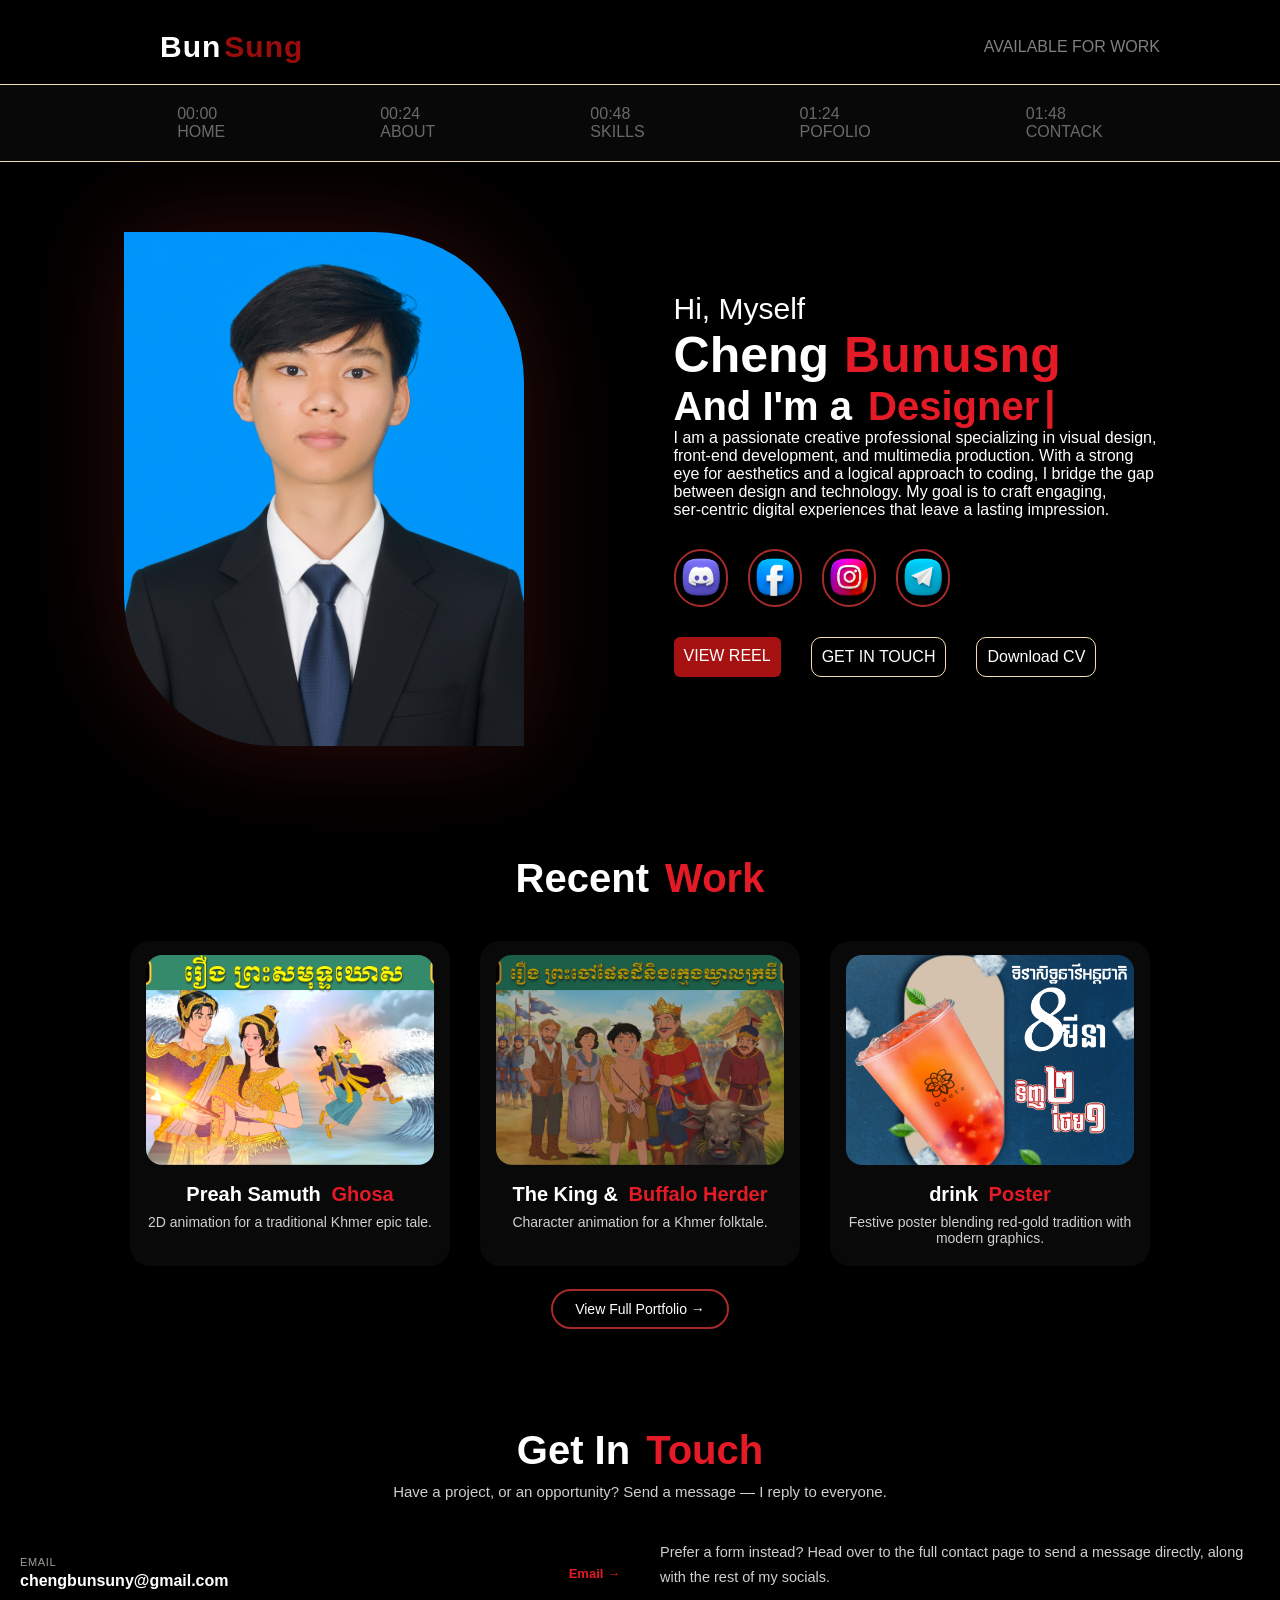
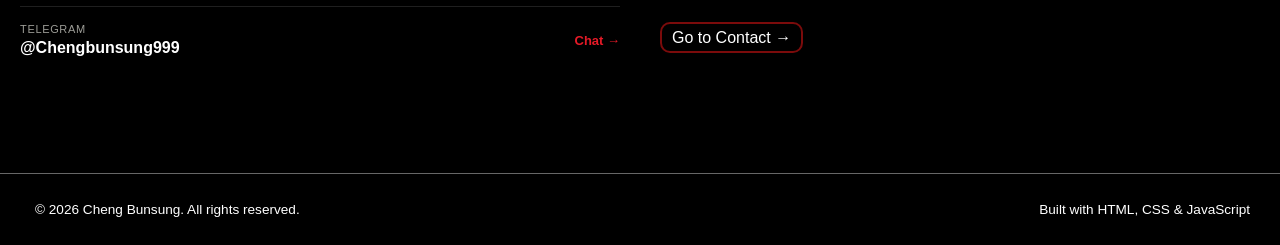
==== potfolio-website/src/html/index.html @ 2678b483 "add potfolio" ====
<!DOCTYPE html>
<html lang="en">
<head>
<meta charset="UTF-8">
    <meta name="viewport" content="width=device-width, initial-scale=1.0">
    <meta name="description" content="Cheng Bunsung — creative professional specializing in visual design, front-end development, and multimedia production.">
    <title>Cheng Bunsung | Home</title>
    <link rel="preconnect" href="https://fonts.googleapis.com">
    <link rel="preconnect" href="https://fonts.gstatic.com" crossorigin>
    <link href="https://fonts.googleapis.com/css2?family=Poppins:ital,wght@0,100;0,200;0,300;0,400;0,500;0,600;0,700;0,800;0,900;1,100;1,200;1,300;1,400;1,500;1,600;1,700;1,800;1,900&family=Siemreap&display=swap" rel="stylesheet">

    <link rel="stylesheet" href="../style/home.css">
    <link rel="stylesheet" href="../style/style.css">
    <link rel="stylesheet" href="../style/header.css">
</head>
<body>

  <div class="container-heading">
    <div class="logo">
      <a href="#top">
        <dav>Bun</dav><span class="color">Sung</span>
      </a>
    </div>
    <p>AVAILABLE FOR WORK</p>
  </div>
    
  <div class="container-header">
    <a href="../html/index.html"><P>00:00</P>HOME</a>
    <a href="../html/about.html"><P>00:24</P>ABOUT</a>
    <a href="../html/skills.html"><P>00:48</P>SKILLS</a>
    <a href="../html/portfolio.html"><P>01:24</P>POFOLIO</a>
    <a href="../html/contact.html"><P>01:48</P>CONTACK</a>
  </div>

  <section id="home" class="section">
    <div class="container">
      <img src="../asset/image-profile/image.JPG" alt="Cheng Bunsung" class="image">
      <div class="home-page">
      <p class="small-text" style="font-size: 30px;">Hi, Myself</p>
      <h1 class="name">Cheng <span>Bunusng</span></h1>

      <h3 class="typing-text">And I'm a <span class="typewriter"></span><span class="cursor">|</span></h3>
      <p>I am a passionate creative professional specializing in visual design, 
        <br>front-end development, and multimedia production. With a strong 
        <br>eye for aesthetics and a logical approach to coding, I bridge the gap 
        <br>between design and technology. My goal is to craft engaging, 
        <br>ser-centric digital experiences that leave a lasting impression.
      </p>

      <div class="logo-media">
        <nav class="list-style">
          <ul>
            <li>
                <a href="https://discord.gg/btyGwzqrX" target="_blank">
                  <img src="../asset/logo-media/Discord.png" alt="Discord" width="30px">
                 </a>
            </li>
          </ul>
        </nav>

        <nav class="list-style">
          <ul>
            <li>
              <a href="https://www.facebook.com/share/19RqvR9PNz/?mibextid=wwXIfr" target="_blank">
                <img src="../asset/logo-media/Facebook.png" alt="Facebook">
              </a>
            </li>
          </ul>
        </nav>

        <nav class="list-style">
          <ul>
            <li>
               <a href="https://www.instagram.com/bun.sung.92505?igsh=MTgwM2N1cHo5cnJlOA%3D%3D&utm_source=qr" target="_blank">
                  <img src="../asset/logo-media/Instagram.png" alt="Instagram">
                </a>
            </li>
          </ul>
        </nav>

        <nav class="list-style">
          <ul>
            <li>
              <a href="https://t.me/Chengbunsung999" target="_blank">
                <img src="../asset/logo-media/Telegram.png" alt="Telegram">
              </a>
            </li>
          </ul>
        </nav>
      </div>
      <!-- <div class="rw-skils">     
        <nav class="list-dw" >
          <ul>
            <li>
                <a href="#">Download CV</a>
              </li>
          </ul>
        </nav>
      </div> -->
      <div class="go-skill">
        <ul class="one">
          <li>
            <a href="../html/portfolio.html">VIEW REEL</a>
          </li>
        </ul>
          <ul class="two">
              <li>
                <a href="../html/contact.html">GET IN TOUCH</a>
              </li>
            </ul>
          <ul class="three">
            <li>
              <a href="c:\Users\cheng\OneDrive\Pictures\where-winds-meet-3840x2160-24536.jpg">Download CV</a>
            </li>
          </ul>
      </div>
      </div>
    </div>
  </section>

  <section id="recent-work" class="section">
    <div class="rw-head">
      <h2>Recent <span class="color-style">Work</span></h2>
    </div>
    <div class="rw-grid">
      <a class="rw-card" href="portfolio.html">
        <img src="../asset/projack/Preah Samuth Ghosa.png" alt="Preah Samuth Ghosa animation still">
        <h3>Preah Samuth <span class="color-style">Ghosa</span></h3>
        <p>2D animation for a traditional Khmer epic tale.</p>
      </a>
      <a class="rw-card" href="portfolio.html">
        <img src="../asset/projack/Buffalo Herder.png" alt="The King and the Buffalo Herder animation still">
        <h3>The King & <span class="color-style">Buffalo Herder</span></h3>
        <p>Character animation for a Khmer folktale.</p>
      </a>
      <a class="rw-card" href="portfolio.html">
        <img src="../asset/projack/poster-drink-8march.jpg" alt="Chinese New Year poster design">
        <h3>drink <span class="color-style">Poster</span></h3>
        <p>Festive poster blending red-gold tradition with modern graphics.</p>
      </a>
    </div>
    <div class="rw-more">
      <a href="portfolio.html">View Full Portfolio →</a>
    </div>
  </section>

  <section id="home-contact" class="section">
    <div class="rw-head">
      <h2>Get In <span class="color-style">Touch</span></h2>
      <p>Have a project, or an opportunity? Send a message — I reply to everyone.</p>
    </div>
    <div class="hc-grid">
      <div class="hc-list">
        <div class="hc-row">
          <div>
            <div class="hc-label">EMAIL</div>
            <div class="hc-value">chengbunsuny@gmail.com</div>
          </div>
          <a href="chengbunsuny@gmail.com" target="_blank">Email →</a>
        </div>
        <div class="hc-row">
          <div>
            <div class="hc-label">TELEGRAM</div>
            <div class="hc-value">@Chengbunsung999</div>
          </div>
          <a href="https://t.me/Chengbunsung999" target="_blank" rel="noopener">Chat →</a>
        </div>
      </div>
      <div class="hc-cta">
        <p>Prefer a form instead? Head over to the full contact page to send a message directly, along with the rest of my socials.</p>
        <nav class="list-dw">
          <ul>
            <li><a href="contact.html">Go to Contact →</a></li>
          </ul>
        </nav>
      </div>
    </div>
  </section>

  <footer class="container-footer">
     <div class="footer">
      <span>© 2026 Cheng Bunsung. All rights reserved.</span>
      <span>Built with HTML, CSS & JavaScript</span>
  </div>
  </footer>
  <script src="../javascript/script.js"></script>
</body>
</html>
---- potfolio-website/src/style/home.css ----
.container{
    display: flex;
    flex-wrap: wrap;
    justify-content: center;
    max-width: var(--container);
    margin: 0 auto;
}
.container .image{
    width: 400px;
    margin-top: 40px;
    margin-right: 50px;
    border-radius: 0px 150px;
    box-shadow: 0px 0px 100px rgba(165, 42, 42, 0.296);
   
    
}

.container .home-page{
    margin: 100px 0px 0px 100px;
}
.container .home-page h1 {
    display: flex;
    color: white;
    font-size: 30px;
}

.container .home-page .color-style{
    color: brown;
    text-shadow: 0px 0px 10px rgba(165, 42, 42, 0.726);
}

.container .home-page h1{
    display: flex;
    color: white;
    gap: 10px;
    font-size: 50px;
}
    
span{
    color: #e51a27;
    margin-left: 5px;
}
.container  p{
    display: flex;
    color: white;
}
h3{
    color: white;
    font-size: 40px;
}
.logo-media{
    display: flex;
    margin: 10px 0px 0px 0px;
    gap: 20px;
}
.logo-media img{
    width: 50px;
    list-style: none;
}
.list-style ul{
    
    list-style: none;
    border: 2px solid brown;
    border-radius: 50px;
}
.list-style ul:hover{
    transform: scale(1.1);
    box-shadow: 0px 0px 10px brown;
}
.list-dw{
    display: flex;
}
.list-dw a{
    text-decoration: none;
    color: white;
    border: 2px solid rgb(123, 11, 11);
    padding: 5px 10px;
    border-radius: 10px;
}
.list-dw ul:hover{
    color: rgb(103, 4, 4);
    transform: scale(1.03);
}
.list-dw a:hover{
    background-color: #510005;
}
.list-dw ul{
    list-style: none;
}


@media (max-width: 968px) {
    .container .home-page{
        margin: 40px 0px 0px 0px;
        text-align: center;
    }
    .container .image{
        margin: 60px 0px 0px 0px;
    }
    .container .home-page h1{
        justify-content: center;
    }
    .container p{
        justify-content: center;
        text-align: center;
    }
    .logo-media{
        justify-content: center;
    }
}
@media (max-width: 480px) {
    .container .image{
        width: 220px;
    }
    .container .home-page h1{
        font-size: 34px;
    }
}

.rw-head{
    text-align: center;
    max-width: var(--container);
    margin: 0 auto 40px;
    padding: 0 20px;
}
.rw-head h2{
    color: white;
    font-size: 40px;
}
.rw-head p{
    display: block;
    color: #cfcfcf;
    margin-top: 10px;
    font-size: 15px;
}
.rw-grid{
    display: flex;
    flex-wrap: wrap;
    justify-content: center;
    gap: 30px;
    max-width: var(--container);
    margin: 0 auto;
    padding: 0 20px;
}
.rw-card{
    display: block;
    width: 320px;
    max-width: 90vw;
    background-color: rgba(128, 128, 128, 0.071);
    border-radius: 20px;
    padding: 14px 16px 20px;
    text-decoration: none;
    transition: box-shadow 0.2s ease, transform 0.2s ease;
}
.rw-card:hover{
    box-shadow: 0px 0px 30px rgba(165, 42, 42, 0.667);
    transform: scale(1.01);
}
.rw-card img{
    width: 100%;
    height: 210px;
    object-fit: cover;
    border-radius: 16px;
    display: block;
}
.rw-card h3{
    color: white;
    font-size: 20px;
    margin-top: 18px;
    text-align: center;
}
.rw-card p{
    color: #cfcfcf;
    text-align: center;
    margin-top: 8px;
    font-size: 14px;
    display: block;
}
.rw-more{
    text-align: center;
    margin-top: 34px;
}
.rw-more a{
    text-decoration: none;
    color: white;
    border: 2px solid brown;
    padding: 10px 22px;
    border-radius: 20px;
    font-size: 14px;
}
.rw-more a:hover{
    color:  white;
    background-color: #510005;
    transform: scale(1.01);
    display: inline-block;
}


.hc-grid{
    display: flex;
    flex-wrap: wrap;
    gap: 40px;
    max-width: var(--container);
    margin: 0 auto;
    padding: 0 20px;
}
.hc-list{
    flex: 1 1 320px;
}
.hc-row{
    display: flex;
    justify-content: space-between;
    align-items: center;
    padding: 16px 0;
    border-top: 1px solid rgba(255,255,255,0.12);
}
.hc-row:first-child{ border-top: none; }
.hc-label{
    font-size: 11px;
    letter-spacing: 0.06em;
    color: #9c9c96;
}
.hc-value{
    color: white;
    font-weight: 600;
    margin-top: 4px;
}
.hc-row a{
    text-decoration: none;
    color: #e51a27;
    font-weight: 600;
    font-size: 13px;
}
.hc-cta{
    flex: 1 1 320px;
}
.hc-cta p{
    display: block;
    color: #cfcfcf;
    font-size: 14.5px;
    line-height: 1.7;
}
.hc-cta .list-dw{
    margin-top: 20px;
}
.go-skill {
    display: flex;
    gap: 30px;
    margin-top: 10px;
}
.go-skill ul{
    list-style: none;
}
.go-skill ul:first-child{
background-color:rgb(166, 18, 18);
padding: 10px;
border-radius: 6px;
}
.go-skill ul:nth-child(2){
padding: 10px;
border-radius: 10px;
border: 1px solid wheat;
}
.go-skill ul:last-child{
padding: 10px;
border-radius: 10px;
border: 1px solid wheat;
}
.go-skill  ul:nth-child(2):hover{
    background-color: rgb(95, 2, 2);
}
.go-skill ul:last-child:hover{
    background-color: rgb(95, 2, 2);
}
.go-skill a{
    text-decoration: none;
    color: white;
}
.style-skills{
    display: flex;
    border-radius: 10px;
    gap: 30px;  
}
.style-skills .two{
    border: 1px solid wheat;
}
.style-skills a{
    text-decoration: none;
    color: white;
}
.go-skill ul:hover{
    transform: scale(1.03);
    background-color: rgb(78, 0, 0);
}
@media (max-width: 700px) {
    .rw-head h2{ font-size: 30px; }
}
---- potfolio-website/src/style/style.css ----
*{
    margin: 0;
    padding: 0;
    box-sizing: border-box;
    font-family: 'Segoe UI', Tahoma, Geneva, Verdana, sans-serif;
}
html{
    scroll-behavior: smooth;
}
body{
    font-family: "Siemreap", sans-serif;
    background:#000000;
    max-width: 100%;
    overflow-x: hidden;
}

/* .header{
    display: flex;
    justify-content: space-between;
    width: 100%;
    height: 60px;
    background-color: rgba(0, 0, 0, 0.847);
    position: sticky;
    top: 0px;
    z-index: 100;
}
.header .logo {
    display: flex;
    text-decoration: none;
    color: white;
    align-items: center;
    padding: 0px 0px 0px 80px;
    font-size: 25px;
    font-weight: 700;
}
.header .logo span{
margin: 0px;
}
.header .logo .color{
    color: brown;
}
.header .logo:hover{
    transform: scale(1.05);
}
.link-info{
    display: flex;
    gap: 30px;
    color: white;
    
} */
  nav {
    display: flex;
    justify-content: space-between;
    align-items: center;
    padding: 20px 0;
 }

.logo {
  font-size: 26px;
 font-weight: bold;
 letter-spacing: 1px;
}

 .nav-links {
    display: flex;
    list-style: none;
    gap: 30px;
 }

 .link-header{
    display: flex;
    margin: 50px;
 }
 
 .nav-links a {
    color: #ffffff;
    text-decoration: none;
    font-size: 16px;
    font-weight: 500;
    position: relative;
    padding: 5px 0;
    transition: color 0.3s;
 }

.nav-links a::after {
    content: '';
    position: absolute;
    bottom: 0;
    left: 50%;
    width: 0;
    height: 2px;
    background-color: #e51a27;
    transition: all 0.4s cubic-bezier(0.68, -0.55, 0.265, 1.55);
    transform: translateX(-50%);
    
}
.container-footer {
    margin-top:20px ;
    border-top: 1px solid rgba(255, 255, 255, 0.404);
    padding: 28px 0;
    color: white;
    font-size: 0.85rem;
}
.footer{
    margin-left: 30px;
    margin-right: 30px;
    display: flex;
    justify-content: space-between;
}
.footer span{
    color: white;
}
.wrap {
  max-width: var(--container);
  margin: 0 auto;
  padding: 0 32px;
}
.section {
  padding: 30px 0px 80px 0px;

}
.nav-links a:hover { color: #e51a27; }
.nav-links a:hover::after { width: 100%; }

@media (max-width: 900px) {
    .header{
        flex-wrap: wrap;
        height: auto;
        padding: 10px 0;
    }
    .header .logo{
        padding: 0 0 0 20px;
        font-size: 20px;
    }
    .link-header{
        margin: 10px 20px;
    }
    .nav-links{
        gap: 16px;
        flex-wrap: wrap;
    }
    .nav-links a{
        font-size: 14px;
    }
}
---- potfolio-website/src/style/header.css ----
.container-heading{
    display: flex;
    justify-content: space-between;
    padding: 30px 120px 0px 160px ;
    padding-bottom: 20px;
}
.container-heading p{
    display: flex;
    align-items: center;
    color: rgba(255, 255, 255, 0.499);
}
 .container-heading .logo{
    font-size: 30px;
    font-weight: 800;
}
.container-heading .color{
    margin-left: 3px;
    color: rgb(155, 12, 12);
}

.container-header{
    background-color: rgba(12, 12, 12, 0.7);
    -webkit-backdrop-filter: blur(10px);
    backdrop-filter: blur(10px); 
    position: sticky;
    top: 0;
    padding: 20px;
    display: flex;
    gap: 155px;
    justify-content: center;
    border-bottom: 1px solid wheat;
    border-top:1px solid wheat;
}
.logo a{
    text-decoration: none;
    color: white;
}

.container-header a{
    text-decoration: none;
    color: rgba(255, 255, 255, 0.395);
}
.container-header a:hover{
    color: white;
    transform: scale(1.02);
}
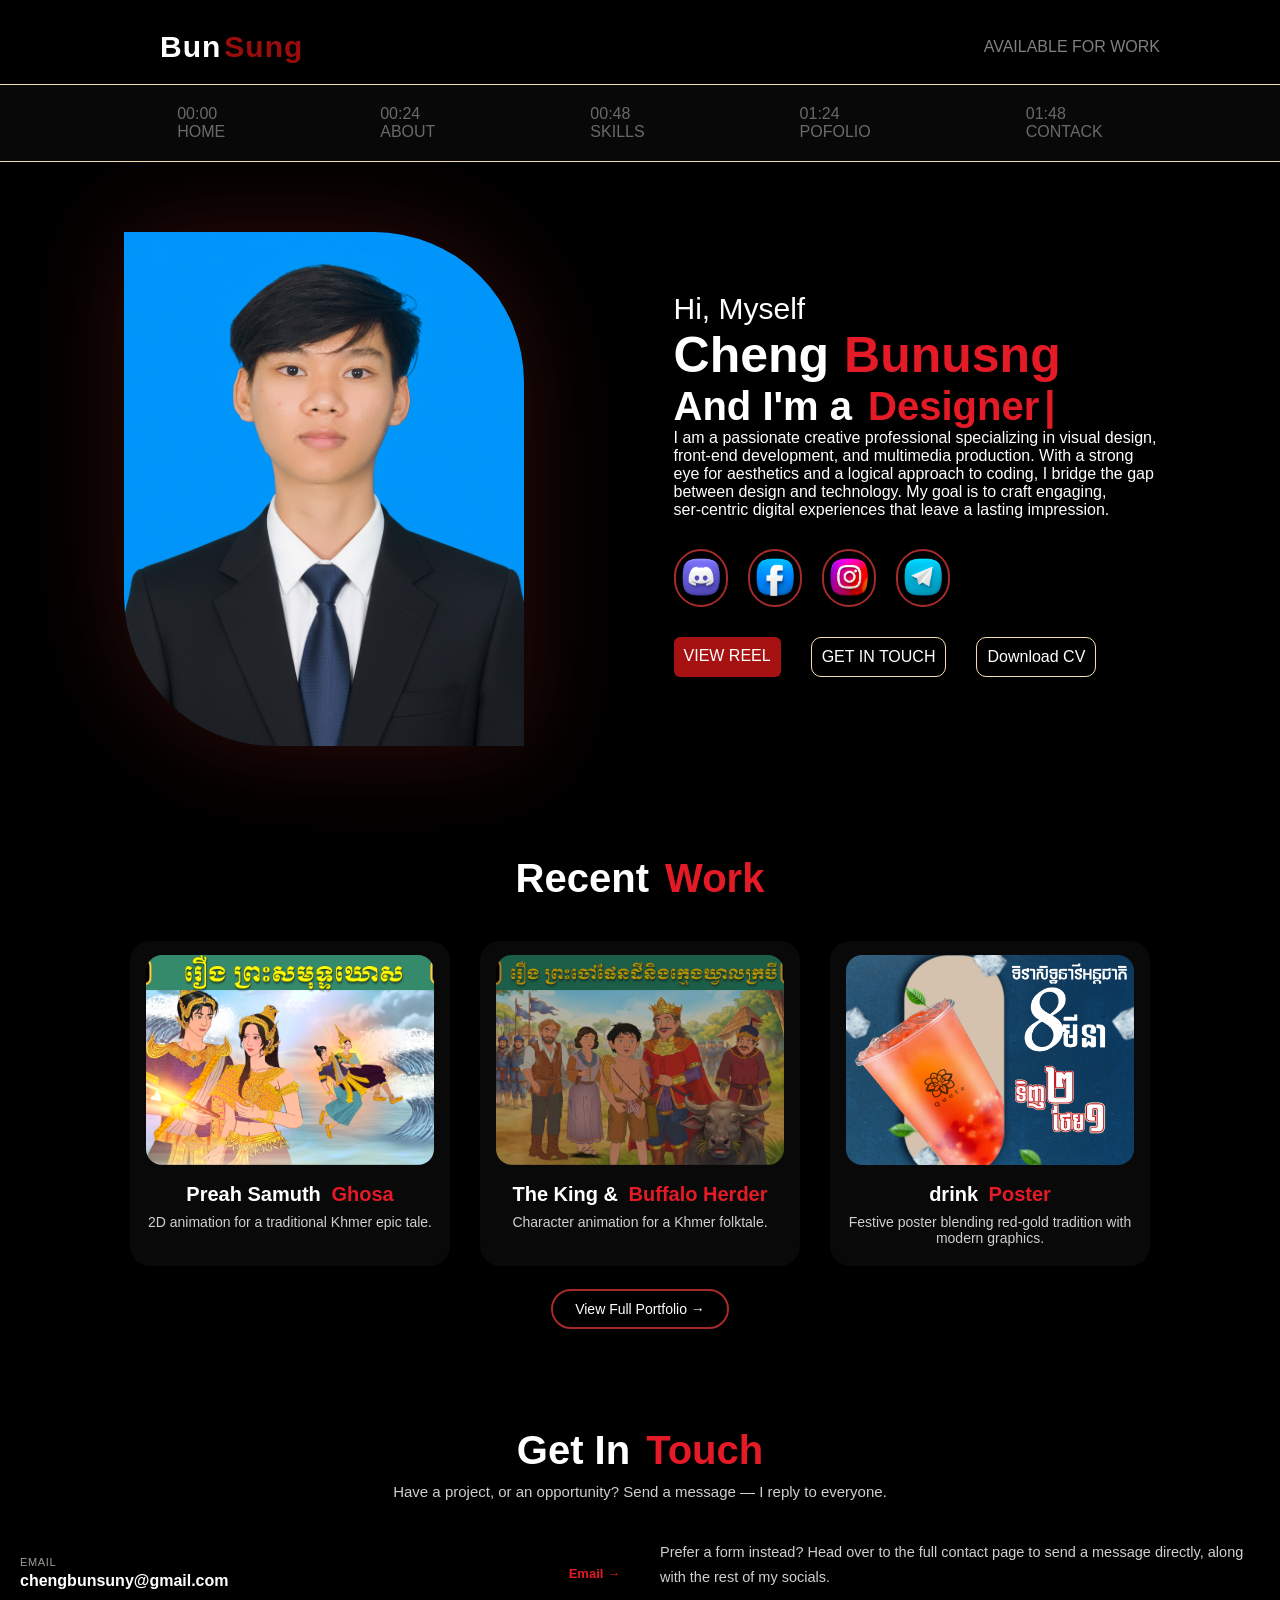
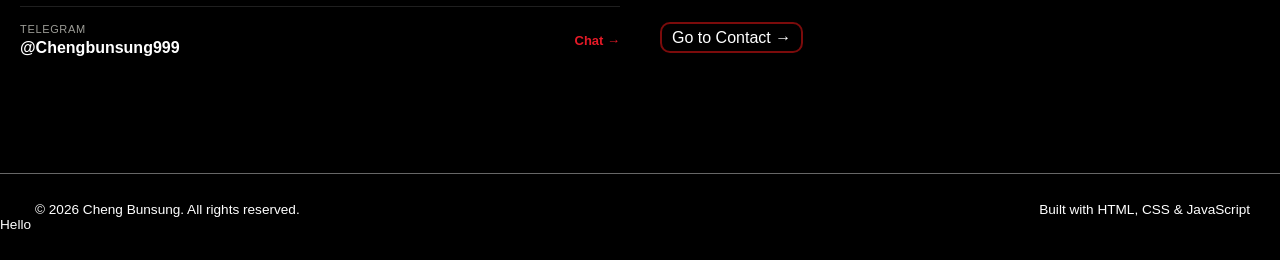
==== commit 70f6172d: "add footer" ====
--- a/potfolio-website/src/html/index.html
+++ b/potfolio-website/src/html/index.html
@@ -178,10 +178,11 @@
   </section>
 
   <footer class="container-footer">
-     <div class="footer">
+    <div class="footer">
       <span>© 2026 Cheng Bunsung. All rights reserved.</span>
       <span>Built with HTML, CSS & JavaScript</span>
   </div>
+  <div class="">Hello</div>
   </footer>
   <script src="../javascript/script.js"></script>
 </body>
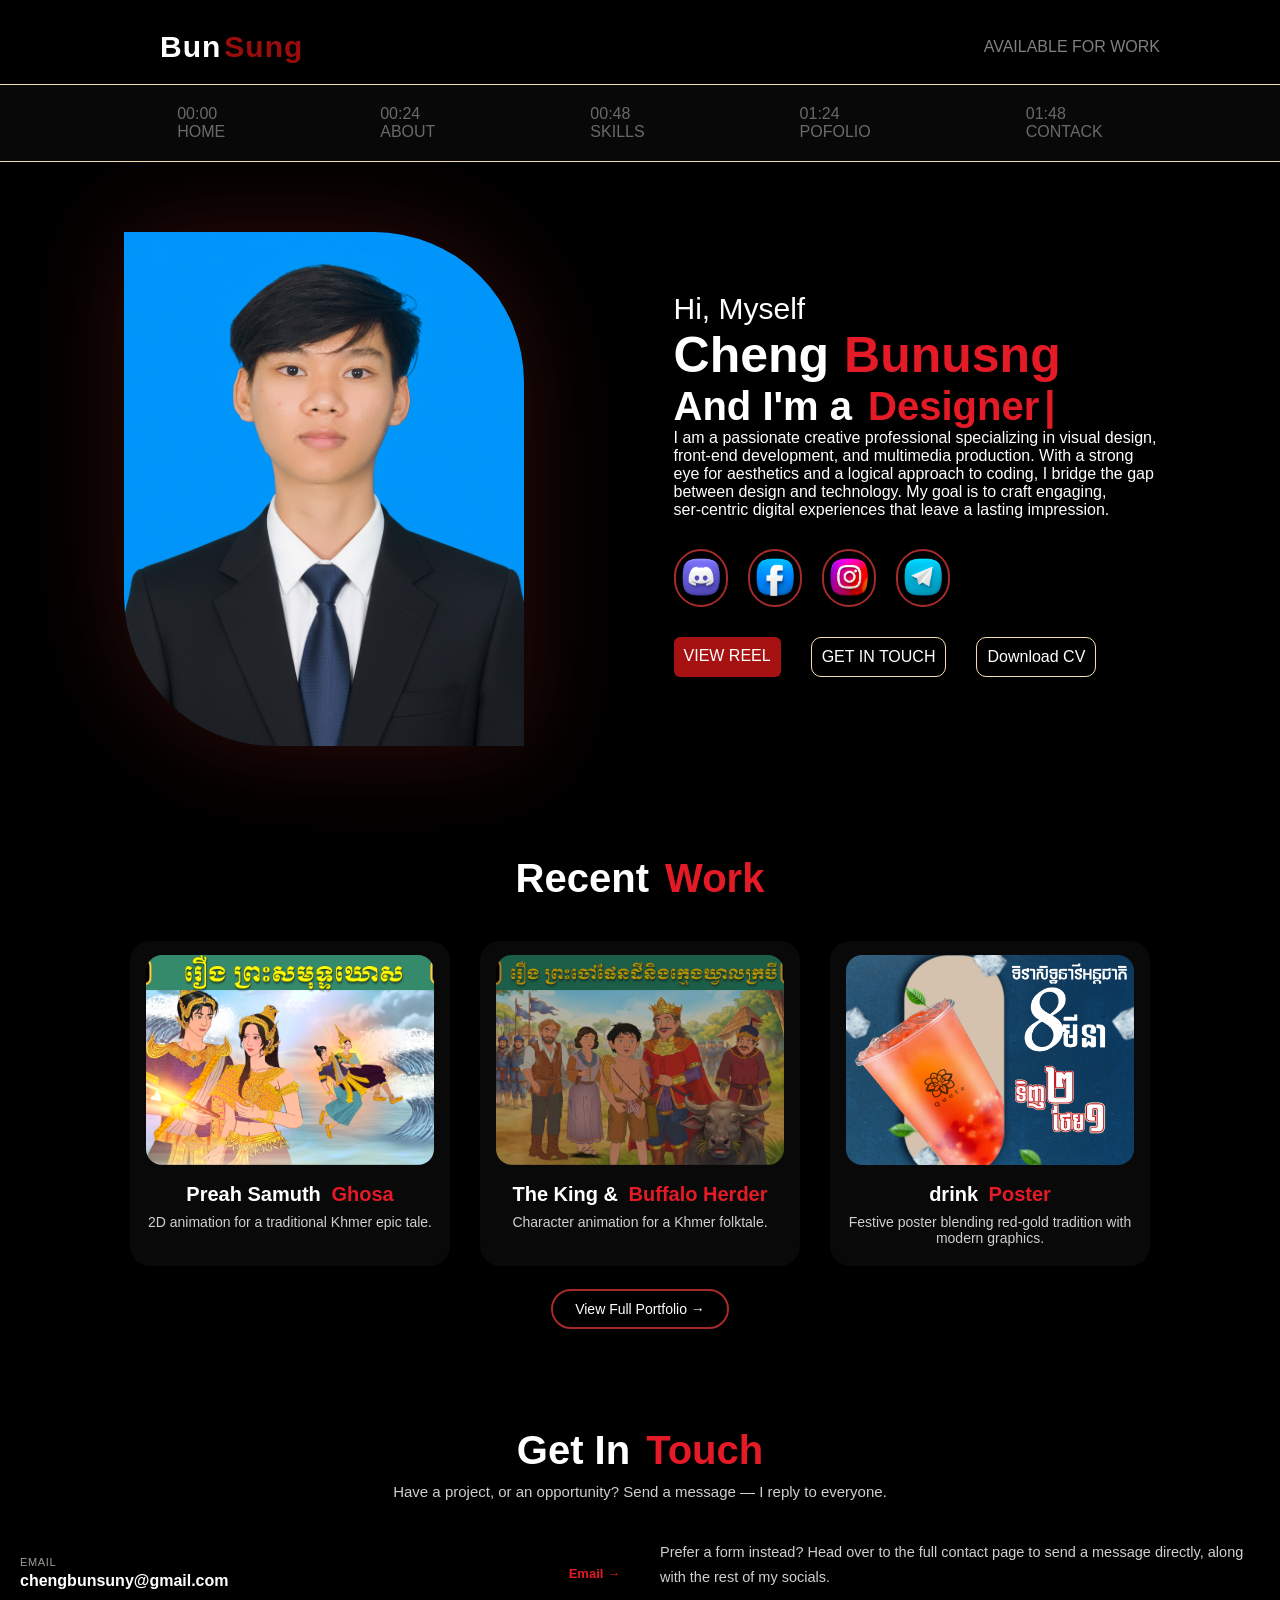
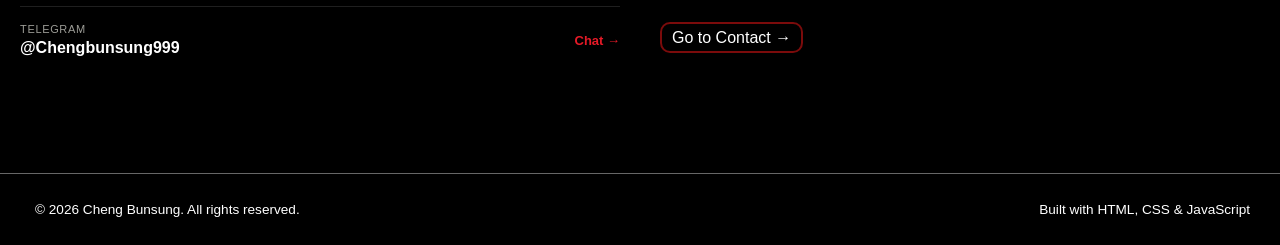
==== commit 36b6619d: "dele footer" ====
--- a/potfolio-website/src/html/index.html
+++ b/potfolio-website/src/html/index.html
@@ -182,7 +182,6 @@
       <span>© 2026 Cheng Bunsung. All rights reserved.</span>
       <span>Built with HTML, CSS & JavaScript</span>
   </div>
-  <div class="">Hello</div>
   </footer>
   <script src="../javascript/script.js"></script>
 </body>
